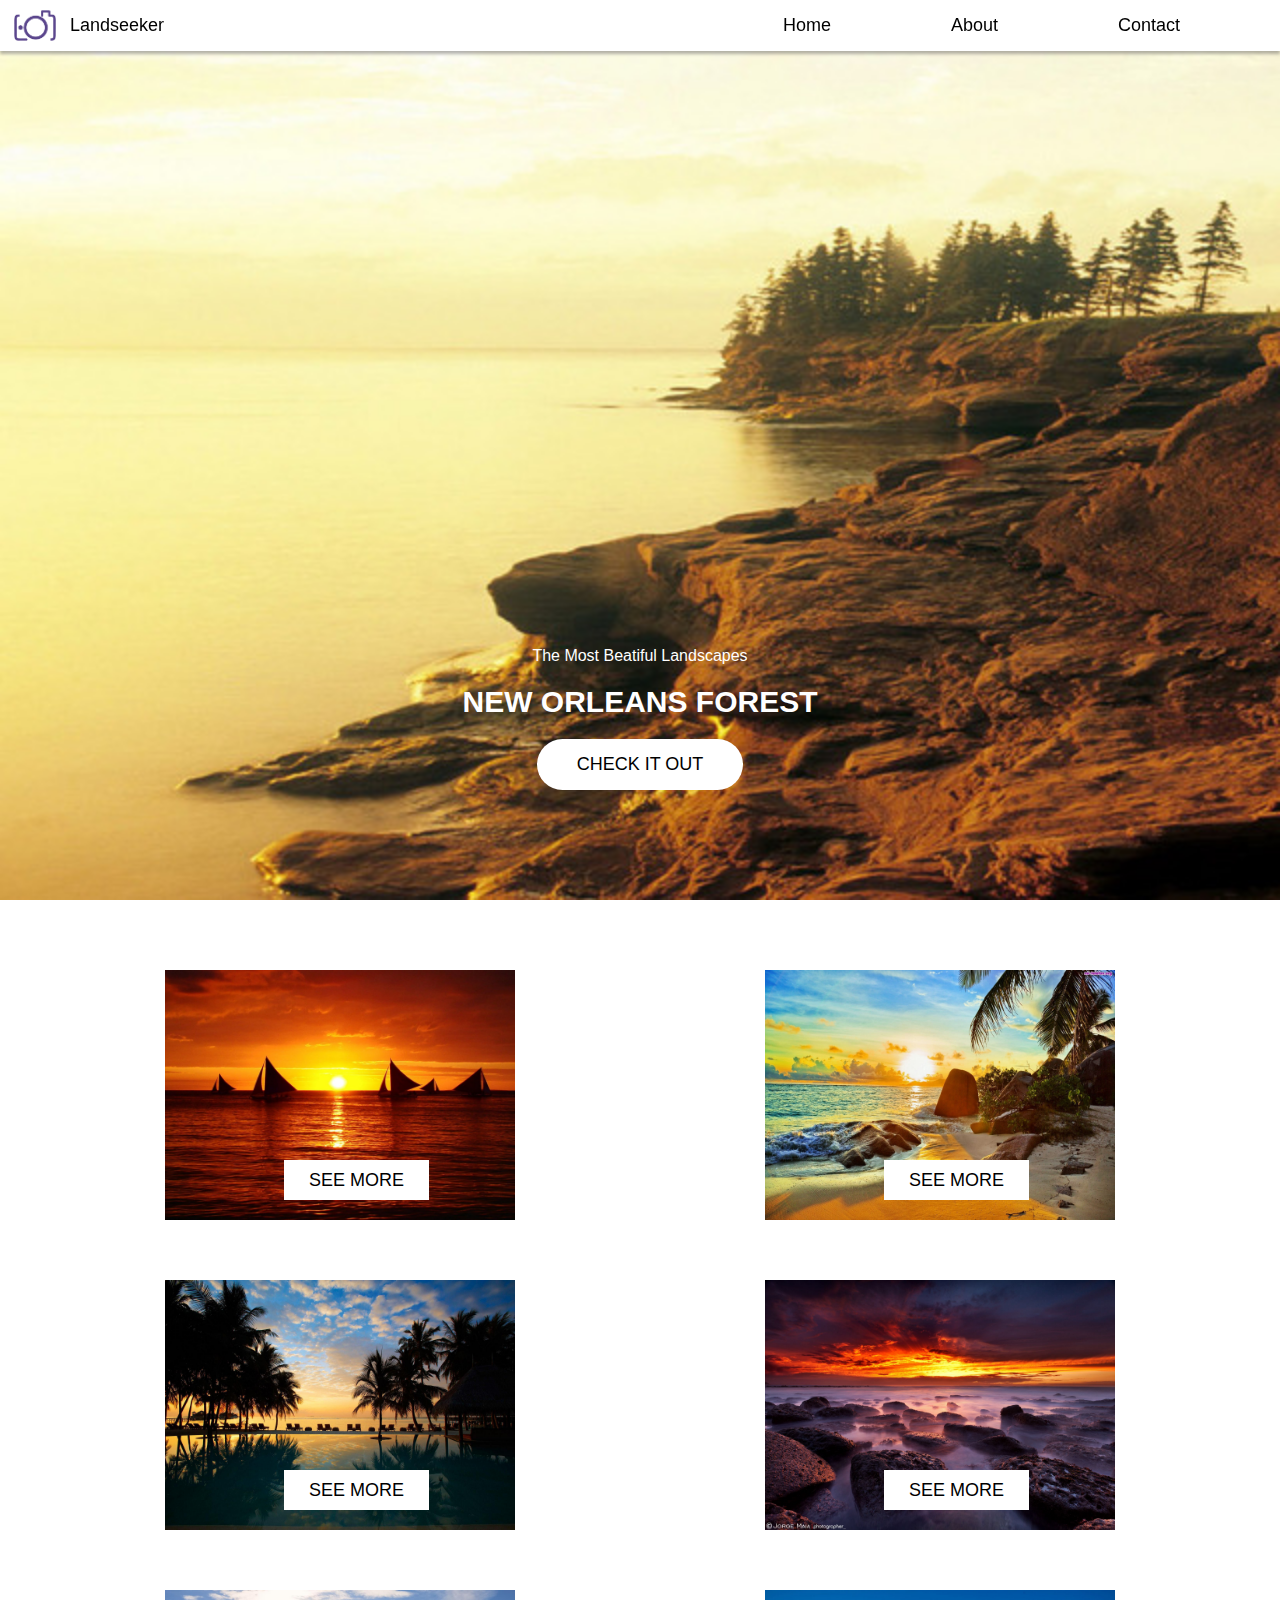
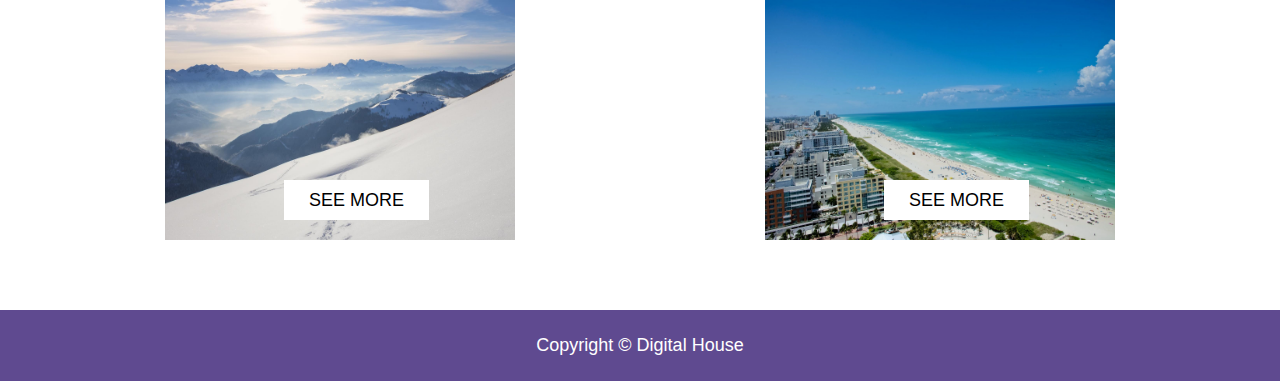
==== index.html @ 81029e67 "aboutpage" ====
<!DOCTYPE html>
<html lang="en">
<head>
    <meta charset="UTF-8">
    <meta name="viewport" content="width=device-width, initial-scale=1.0">
    <meta http-equiv="X-UA-Compatible" content="ie=edge">
    <link rel="stylesheet" href="style.css">
    <title>Landing Page</title>
</head>
<body>

    <nav>
        <div class='logo-container'>
            <img class="logo-navbar" src="./img/logo.png" alt="logo">
            <p>Landseeker</p>
        </div>
        <ul class='nav-menu'>
            <li><a href='#'>Home</a></li>
            <li><a href='./about.html'>About</a></li>
            <li><a href='#'>Contact</a></li>
        </ul>
    </nav>
    
<section class="title-container">
    <div>
        <h1 class="texto-verde ">The Most Beatiful Landscapes</h1>
        <p class="maiusculo">New Orleans Forest</p>
        <a class="maiusculo btn-check"href="#">Check it out</a>
    </div>
</section>

<section class="destinations">
    <div class='destination maiusculo'>
        <img src="./img/product-1.jpg" alt="">
        <a href='#' class='destination-btn'>See More</a>
    </div>
    <div class='destination maiusculo'>
        <img src="./img/product-2.jpg" alt="">
        <a href='#' class='destination-btn'>See More</a>
    </div>
    <div class='destination maiusculo'>
        <img src="./img/product-3.jpg" alt="">
        <a href='#' class='destination-btn'>See More</a>
    </div>
    <div class='destination maiusculo'>
        <img src="./img/product-4.jpg" alt="">
        <a href='#' class='destination-btn'>See More</a>
    </div>
    <div class='destination maiusculo'>
        <img src="./img/product-5.jpg" alt="">
        <a href='#' class='destination-btn'>See More</a>
    </div>
    <div class='destination maiusculo'>
        <img src="./img/product-6.jpg" alt="">
        <a href='#' class='destination-btn'>See More</a>
    </div>
</section>



<footer>
    <p>Copyright © Digital House</p>
</footer>

</body>
</html>
---- style.css ----
/* nav ul> li -> pegaria apenas os primeiros filhos li da ul. nao os netos. rs */
/* background-attachment: scroll;  */

*{
    box-sizing: border-box;
    font-family: sans-serif;
    margin: 0;
    padding: 0;
    font-size: 18px;
}
a {
    text-decoration: none;
    color:black;
}

nav{
    display: flex;
    position: fixed;
    justify-content: space-between;
    top:0;
    width: 100%;
    box-shadow: 0px 3px 3px rgba(102, 101, 101, 0.486);
    z-index: 9999;
    background-color: white;
    font-size: 18px;
}

.nav-menu{
    display: flex;
    list-style: none;
    justify-content: space-between;
    margin-right: 40px;
    align-items: center;
}
.nav-menu li {
    margin: 0 60px;
}

.logo-container{
    display: flex;
    align-items: center;
    margin-right: 50px;
}

.logo-navbar {
    width: 70px;
    height: 40x;
}

.title-container{
    background-image: url(./img/banner.jpg);
    background-repeat: no-repeat;
    background-size: cover;
    background-attachment: fixed;
    height: 100vh;
    display: flex;
    flex-direction: column;
    justify-content: flex-end;
    align-items: center;
    color: white;
}

.maiusculo{
    text-transform: uppercase;
}

.title-container div {
    display: flex;
    flex-direction: column;
    justify-content: space-around;
    align-items: center;
    margin-bottom: 110px;
}
.title-container h1{
    font-size: 16px;
    font-weight: lighter;
}

.title-container p {
    font-size: 30px;
    font-weight: bold;
    margin: 20px 0;
}

.btn-check {
    background-color: white;
    color: black;
    border-radius: 30px;
    padding: 15px 40px;
    text-decoration: none;
}

.destinations {
    display: flex;
    flex-wrap: wrap;
    justify-content: space-around;
    margin: 40px;
}
.destination{
    width:350px;
    height: 250px;
    margin: 30px;
}
.destination img{
    width: 350px;
    height: 250px;
}

.destination a {
    position: relative;
    top: -55px;
    left: 119px;
    background-color:white;
    padding: 10px 25px;
}
.btn-check:hover, .destination a:hover{
    background-color: #5F4A90;
    color: white;
}

footer{
    background-color:#5F4A90;
    text-align:center;
    padding: 25px;
    color:white;
}


/* about */

.title-banner {
    background: url('./img/img/about-banner.jpg');
    background-size: cover;
    height: 40vh;
    margin-top: 50px;
    display:flex;
    justify-content: center;
    align-items: center;
}

.title-banner h1 {
    color:white;
    text-transform: uppercase;
    font-size: 44px;
}

.our-story{
    display: flex;
    align-items: center;
    justify-content: space-around;
    margin: 10px 40px;
    text-align: justify;
}

.text {
    font-size: 18px;
    margin: 30px 0 0 40px;
}

.play-audio{
    margin-top: 40px;
    display: flex;
    justify-content: center;
    flex-direction: column;
    align-items: center;
    text-transform: uppercase;
    font-size: 1.2em;
    background-color: #F1F3F4;
    width: 100%;
    height: 30vh;
}
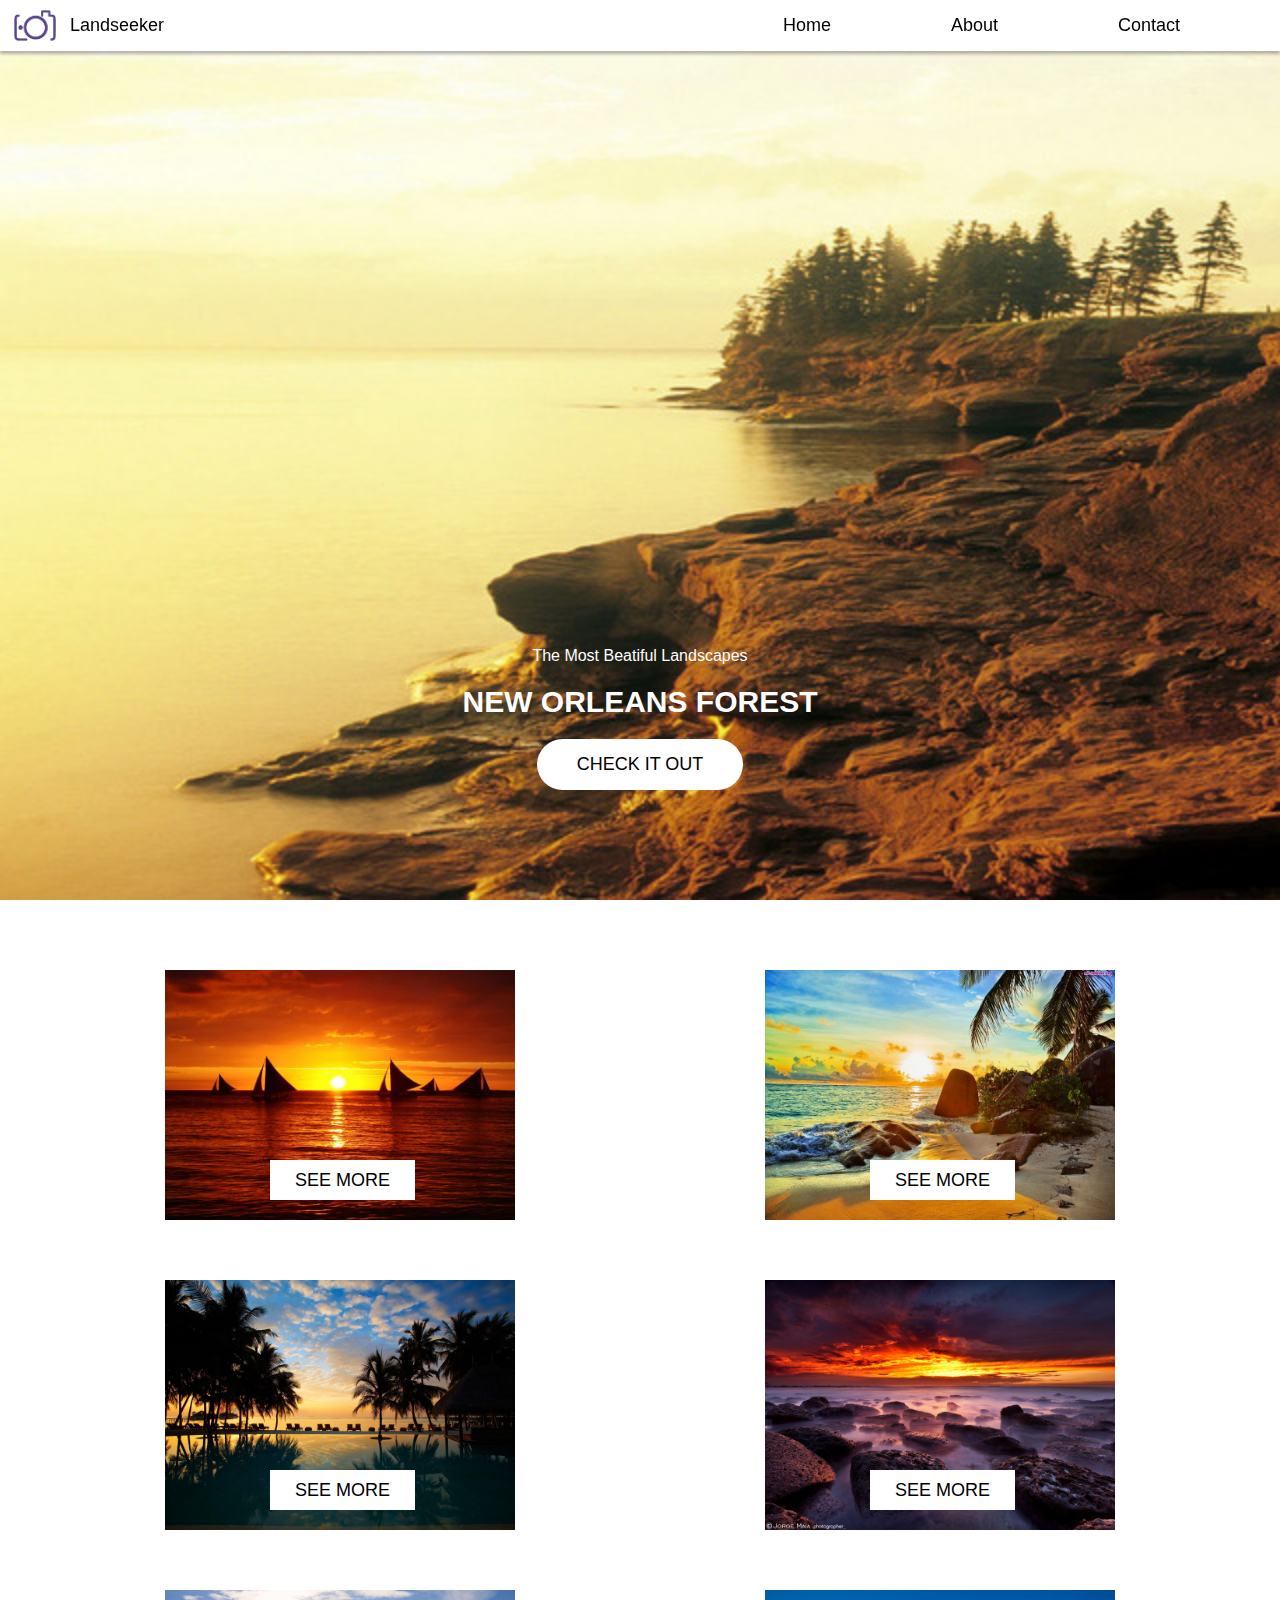
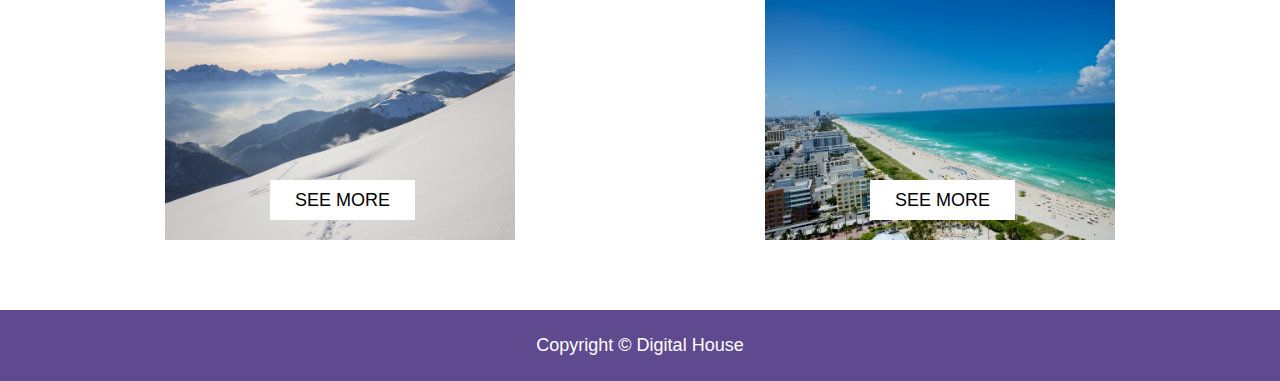
==== commit 8399586e: "adjusts" ====
--- a/index.html
+++ b/index.html
@@ -9,58 +9,79 @@
 </head>
 <body>
 
-    <nav>
-        <div class='logo-container'>
-            <img class="logo-navbar" src="./img/logo.png" alt="logo">
-            <p>Landseeker</p>
+    <header>
+        <nav>
+            <div class='logo-container'>
+                <img class="logo-navbar" src="./img/logo.png" alt="logo">
+                <p>Landseeker</p>
+            </div>
+            <ul class='nav-menu'>
+                <li><a href='./index.html'>Home</a></li>
+                <li><a href='./about.html'>About</a></li>
+                <li><a href='./contact.html'>Contact</a></li>
+            </ul>
+        </nav>
+    </header>
+  
+    
+    <section class="title-container">
+        <div>
+            <h1 class="texto-verde ">The Most Beatiful Landscapes</h1>
+            <p class="maiusculo">New Orleans Forest</p>
+            <a class="maiusculo btn-check"href="#">Check it out</a>
         </div>
-        <ul class='nav-menu'>
-            <li><a href='#'>Home</a></li>
-            <li><a href='./about.html'>About</a></li>
-            <li><a href='#'>Contact</a></li>
-        </ul>
-    </nav>
-    
-<section class="title-container">
-    <div>
-        <h1 class="texto-verde ">The Most Beatiful Landscapes</h1>
-        <p class="maiusculo">New Orleans Forest</p>
-        <a class="maiusculo btn-check"href="#">Check it out</a>
-    </div>
-</section>
+    </section>
 
-<section class="destinations">
-    <div class='destination maiusculo'>
-        <img src="./img/product-1.jpg" alt="">
-        <a href='#' class='destination-btn'>See More</a>
-    </div>
-    <div class='destination maiusculo'>
-        <img src="./img/product-2.jpg" alt="">
-        <a href='#' class='destination-btn'>See More</a>
-    </div>
-    <div class='destination maiusculo'>
-        <img src="./img/product-3.jpg" alt="">
-        <a href='#' class='destination-btn'>See More</a>
-    </div>
-    <div class='destination maiusculo'>
-        <img src="./img/product-4.jpg" alt="">
-        <a href='#' class='destination-btn'>See More</a>
-    </div>
-    <div class='destination maiusculo'>
-        <img src="./img/product-5.jpg" alt="">
-        <a href='#' class='destination-btn'>See More</a>
-    </div>
-    <div class='destination maiusculo'>
-        <img src="./img/product-6.jpg" alt="">
-        <a href='#' class='destination-btn'>See More</a>
-    </div>
-</section>
+    <section class="destinations">
+        <div class='destination maiusculo'>
+            <img src="./img/product-1.jpg" alt="">
+            <div class="btn">
+                <a href='#' class='destination-btn'>See More</a>
+            </div>
+            
+        </div>
+        <div class='destination maiusculo'>
+            <img src="./img/product-2.jpg" alt="">
+            <div class="btn">
+                <a href='#' class='destination-btn'>See More</a>
+            </div>
+            
+        </div>
+        <div class='destination maiusculo'>
+            <img src="./img/product-3.jpg" alt="">
+            <div class="btn">
+                <a href='#' class='destination-btn'>See More</a>
+            </div>
+            
+        </div>
+        <div class='destination maiusculo'>
+            <img src="./img/product-4.jpg" alt="">
+            <div class="btn">
+                <a href='#' class='destination-btn'>See More</a>
+            </div>
+            
+        </div>
+        <div class='destination maiusculo'>
+            <img src="./img/product-5.jpg" alt="">
+            <div class="btn">
+                <a href='#' class='destination-btn'>See More</a>
+            </div>
+            
+        </div>
+        <div class='destination maiusculo'>
+            <img src="./img/product-6.jpg" alt="">
+            <div class="btn">
+                <a href='#' class='destination-btn'>See More</a>
+            </div>
+            
+        </div>
+    </section>
 
 
 
-<footer>
-    <p>Copyright © Digital House</p>
-</footer>
+    <footer>
+        <p>Copyright © Digital House</p>
+    </footer>
 
 </body>
 </html>--- a/style.css
+++ b/style.css
@@ -97,11 +97,13 @@
     justify-content: space-around;
     margin: 40px;
 }
+
 .destination{
     width:350px;
     height: 250px;
     margin: 30px;
 }
+
 .destination img{
     width: 350px;
     height: 250px;
@@ -110,9 +112,10 @@
 .destination a {
     position: relative;
     top: -55px;
-    left: 119px;
+    left: 105px;
     background-color:white;
     padding: 10px 25px;
+  
 }
 .btn-check:hover, .destination a:hover{
     background-color: #5F4A90;
@@ -155,18 +158,99 @@
 
 .text {
     font-size: 18px;
-    margin: 30px 0 0 40px;
+    margin: 26px 0 0 40px;
+}
+
+.text h2 {
+    font-size: 29px;
+    margin-bottom: 5px;
 }
 
 .play-audio{
+    border-top: #dcdcdc solid 1px;
     margin-top: 40px;
     display: flex;
     justify-content: center;
     flex-direction: column;
     align-items: center;
+    background-color: #F1F3F4;
+    width: 100%;
+    height: 35vh;
+}
+
+.play-audio h5 {
+    margin-bottom: 10px;
     text-transform: uppercase;
     font-size: 1.2em;
-    background-color: #F1F3F4;
-    width: 100%;
-    height: 30vh;
-}
+    font-weight: lighter;
+}
+
+
+
+.conteudo-pricipal {
+    margin: 10px 40px;
+}
+
+/* contact */
+
+.section-banner-contact{
+    margin-top: 55px;
+    background: url('./img/img/bg.jpg');
+    background-size: cover;
+    height: 100vh;
+    display: flex;
+    align-items: center;
+}
+
+.form {
+    display: flex;
+    flex-direction: column;
+    margin: 0 auto;
+    width: 550px;
+    border: 1px solid black;
+    border-radius: 10px;
+    padding: 1.8em 2.3em 0 2.3em;
+    background-color: rgba(255, 255, 255, 0.822);
+}
+
+.form h1{
+    text-align:center;
+    font-size: 38px;
+    margin-bottom: 25px;
+}
+
+.form input, .form textarea{
+    border: 1px solid #5F4A90;
+    border-radius: 30px;
+    padding: .3em 1em;
+    margin-bottom: 10px;
+}
+
+input:focus, textarea:focus{
+    outline: none;
+}
+
+.form textarea{
+    margin-bottom: 30px;
+}
+.form label{
+    margin-left: 10px;
+}
+
+.form .send-box{
+    display: flex;
+    justify-content: space-between;
+    align-items: center;
+    margin: 0 10px 10px 10px;
+}
+
+.form .send-box button {
+    background-color: #5F4A90;
+    color: white;
+    font-size: 25px;
+    border-radius: 30px;
+    padding: 5px 55px;
+    text-decoration: none;
+    border: none;
+}
+
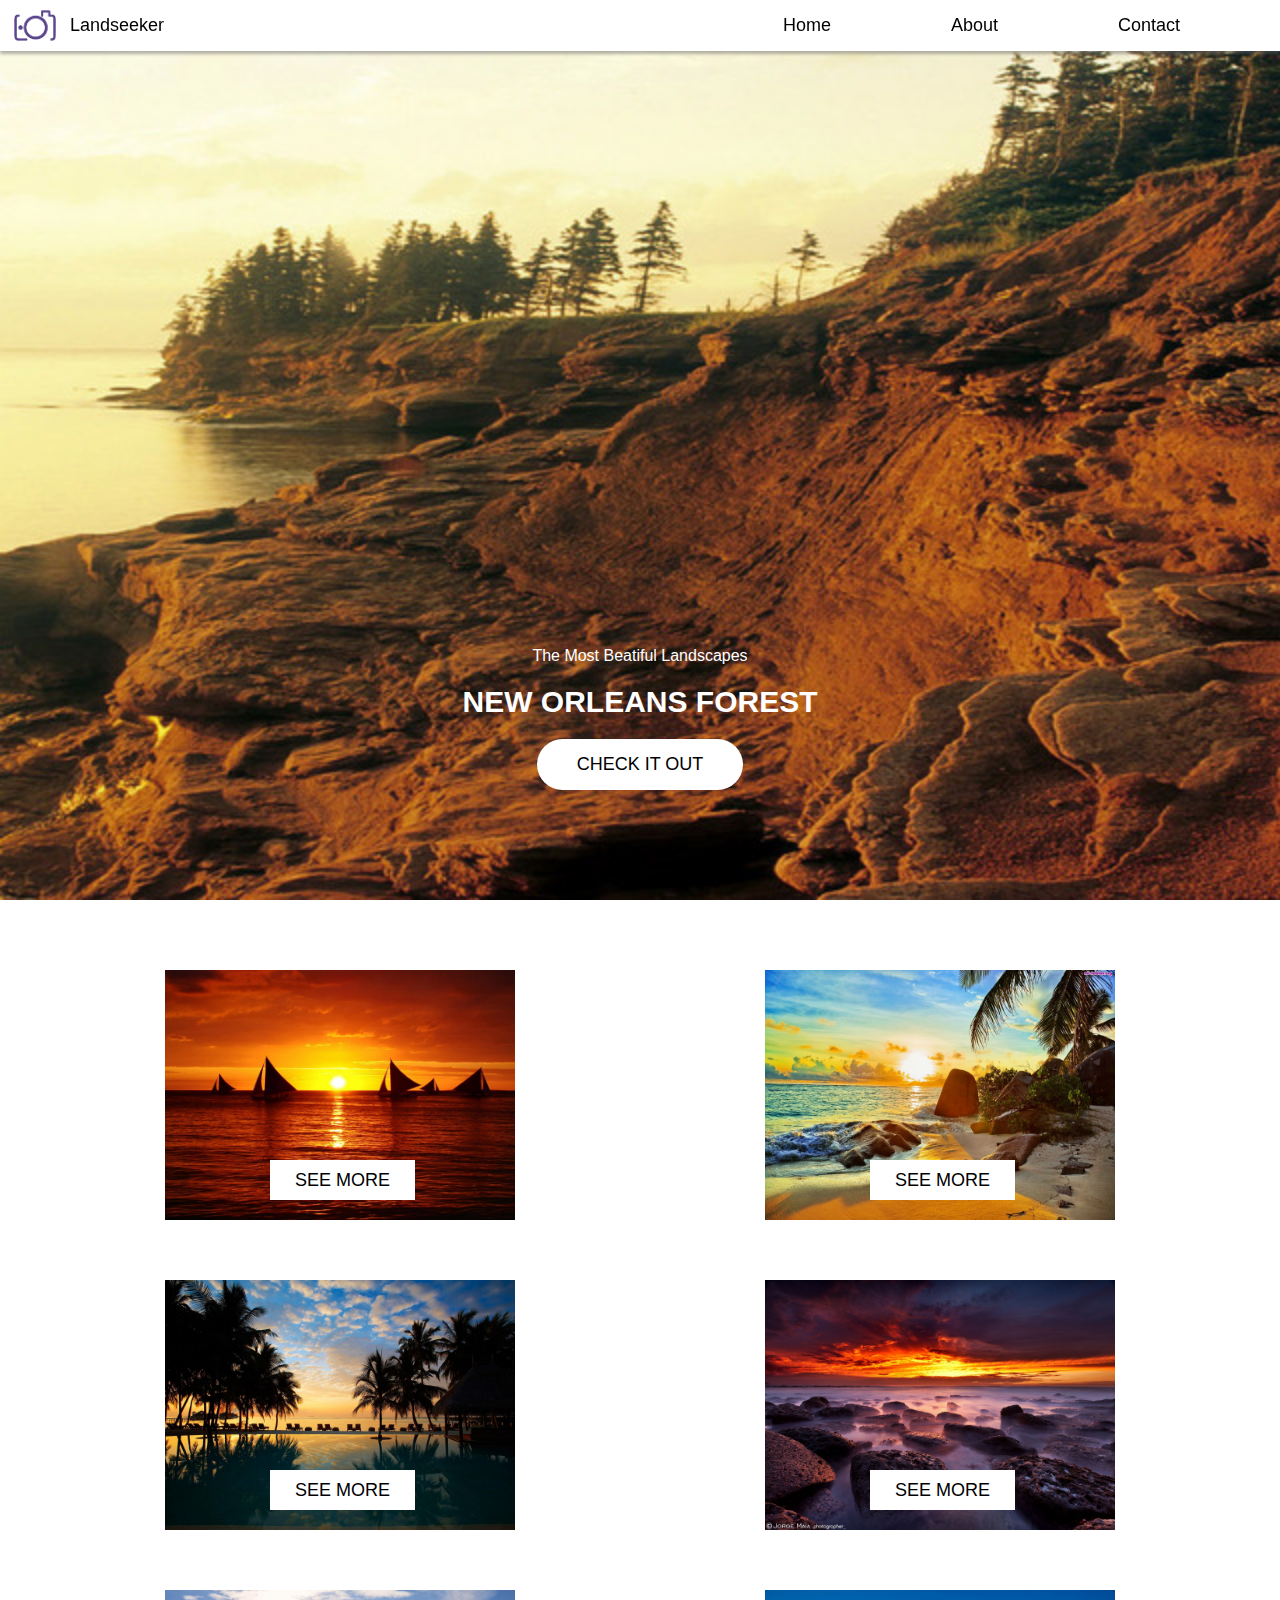
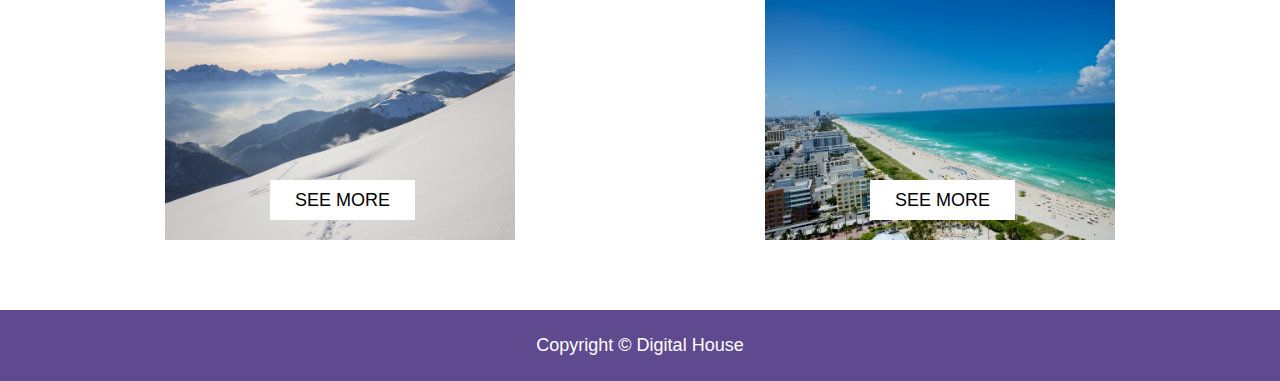
==== commit 9f25433d: "table class" ====
--- a/index.html
+++ b/index.html
@@ -20,6 +20,13 @@
                 <li><a href='./about.html'>About</a></li>
                 <li><a href='./contact.html'>Contact</a></li>
             </ul>
+            <button class='nav-burguer'>☰</button>
+            <ul class='mobile-menu'>
+               <li><a href='./index.html'>Home</a></li>
+               <li><a href='./about.html'>About</a></li>
+               <li><a href='./contact.html'>Contact</a></li>
+            </ul>
+         
         </nav>
     </header>
   
@@ -82,6 +89,6 @@
     <footer>
         <p>Copyright © Digital House</p>
     </footer>
-
+  <script src='index.js'></script>
 </body>
 </html>--- a/style.css
+++ b/style.css
@@ -33,10 +33,43 @@
     margin-right: 40px;
     align-items: center;
 }
+
+.nav-burguer{
+    display:none;
+}
 .nav-menu li {
     margin: 0 60px;
 }
 
+.mobile-menu{
+    display:none;
+}
+
+.show-menu{
+    display: block;
+}
+
+
+ @media (max-width: 720px){
+     .nav-menu{
+         display:none;
+     }
+      .nav-burguer{
+         display: flex;
+         list-style:none;
+         display: block;
+         font-size: 1.3em;
+         margin: 1rem;
+     }
+     .nav-burguer a {
+         font-size: 1.5em;
+     }
+     .nav-burguer a:hover{
+         color:purple;
+     }
+     
+  
+ } 
 .logo-container{
     display: flex;
     align-items: center;
@@ -53,6 +86,7 @@
     background-repeat: no-repeat;
     background-size: cover;
     background-attachment: fixed;
+    background-position: center;
     height: 100vh;
     display: flex;
     flex-direction: column;
